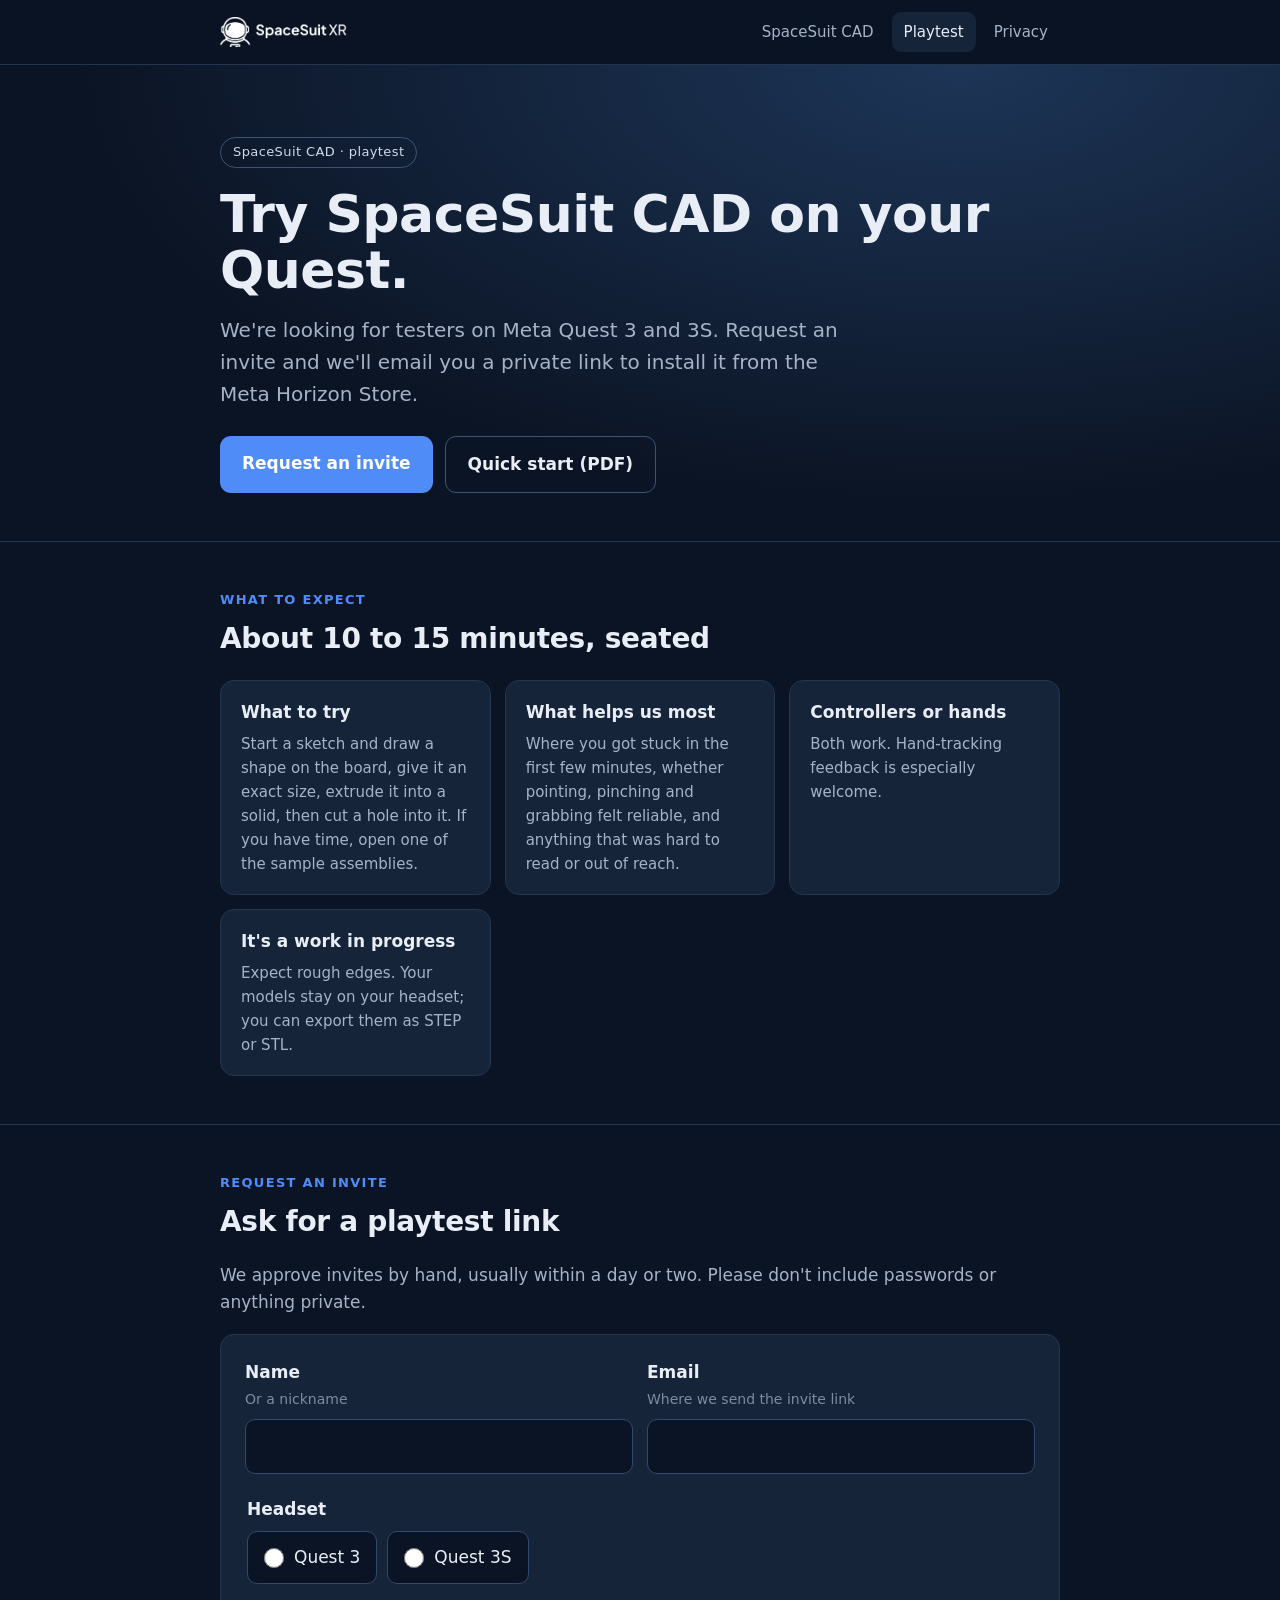
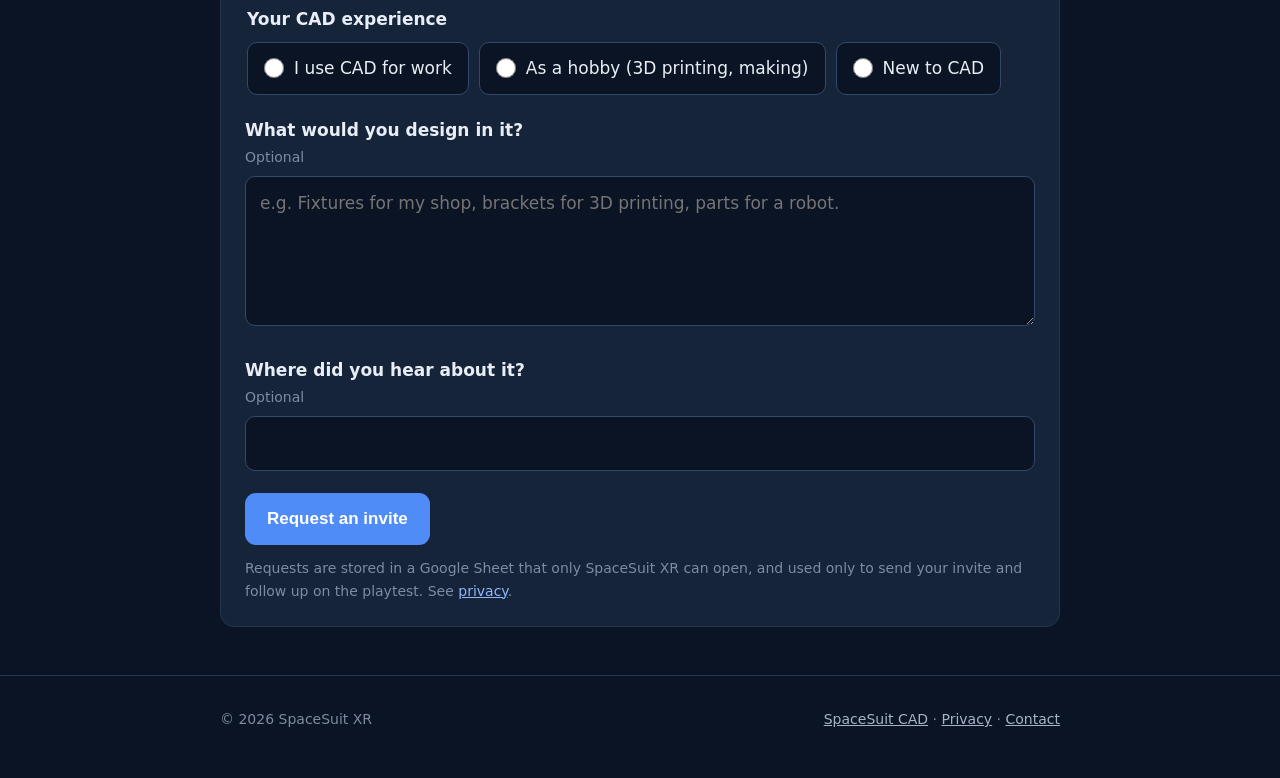
==== playtest/index.html @ 5e63845e "SpaceSuit CAD playtest: video in the hero, invite request page and form, current screenshots, privac" ====
<!doctype html>
<html lang="en">
<head>
<meta charset="utf-8">
<meta name="viewport" content="width=device-width, initial-scale=1">
<title>SpaceSuit CAD Playtest</title>
<meta name="description" content="Request an invite to playtest SpaceSuit CAD, parametric CAD on Meta Quest 3 and 3S.">
<link rel="icon" type="image/png" sizes="32x32" href="/assets/favicon-32.png">
<link rel="apple-touch-icon" href="/assets/apple-touch-icon.png">
<link rel="stylesheet" href="/assets/site.css">
<script src="/assets/playtest.js" defer></script>
</head>
<body>

<header class="top">
  <div class="wrap">
    <a class="brand" href="/"><img src="/assets/lockup-white.png" alt="SpaceSuit XR"></a>
    <nav class="nav">
      <a href="/">SpaceSuit CAD</a>
      <a href="/playtest/" aria-current="page">Playtest</a>
      <a href="/privacy/">Privacy</a>
    </nav>
  </div>
</header>

<main>
  <section class="hero">
    <div class="wrap">
      <span class="pill">SpaceSuit CAD · playtest</span>
      <h1>Try SpaceSuit CAD on your Quest.</h1>
      <p class="lede">We're looking for testers on Meta Quest&nbsp;3 and 3S. Request an invite and we'll email you a private
        link to install it from the Meta Horizon Store.</p>
      <div class="btns">
        <a class="btn" href="#request">Request an invite</a>
        <a class="btn ghost" href="/guide/SpaceSuit-CAD-Quick-Start.pdf">Quick start (PDF)</a>
      </div>
    </div>
  </section>

  <section class="block">
    <div class="wrap">
      <p class="kicker">What to expect</p>
      <h2>About 10 to 15 minutes, seated</h2>
      <div class="grid">
        <div class="card"><h3>What to try</h3><p>Start a sketch and draw a shape on the board, give it an exact size,
          extrude it into a solid, then cut a hole into it. If you have time, open one of the sample assemblies.</p></div>
        <div class="card"><h3>What helps us most</h3><p>Where you got stuck in the first few minutes, whether pointing,
          pinching and grabbing felt reliable, and anything that was hard to read or out of reach.</p></div>
        <div class="card"><h3>Controllers or hands</h3><p>Both work. Hand-tracking feedback is especially welcome.</p></div>
        <div class="card"><h3>It's a work in progress</h3><p>Expect rough edges. Your models stay on your headset; you
          can export them as STEP or STL.</p></div>
      </div>
    </div>
  </section>

  <section class="block" id="request">
    <div class="wrap">
      <p class="kicker">Request an invite</p>
      <h2>Ask for a playtest link</h2>
      <p class="muted">We approve invites by hand, usually within a day or two. Please don't include passwords or anything
        private.</p>

      <form class="fb" id="invite" novalidate>
        <div class="row2">
          <div class="field">
            <label for="name">Name <span class="hint">Or a nickname</span></label>
            <input type="text" id="name" name="name" autocomplete="name">
          </div>
          <div class="field">
            <label for="email">Email <span class="hint">Where we send the invite link</span></label>
            <input type="email" id="email" name="email" required autocomplete="email">
          </div>
        </div>

        <fieldset class="field">
          <legend>Headset</legend>
          <div class="choices">
            <label><input type="radio" name="headset" value="Quest 3" required> Quest 3</label>
            <label><input type="radio" name="headset" value="Quest 3S"> Quest 3S</label>
          </div>
        </fieldset>

        <fieldset class="field">
          <legend>Your CAD experience</legend>
          <div class="choices">
            <label><input type="radio" name="cad" value="Use CAD for work"> I use CAD for work</label>
            <label><input type="radio" name="cad" value="Hobby"> As a hobby (3D printing, making)</label>
            <label><input type="radio" name="cad" value="New to CAD"> New to CAD</label>
          </div>
        </fieldset>

        <div class="field">
          <label for="design">What would you design in it? <span class="hint">Optional</span></label>
          <textarea id="design" name="design" placeholder="e.g. Fixtures for my shop, brackets for 3D printing, parts for a robot."></textarea>
        </div>

        <div class="field">
          <label for="heard">Where did you hear about it? <span class="hint">Optional</span></label>
          <input type="text" id="heard" name="heard" autocomplete="off">
        </div>

        <button class="btn" type="submit">Request an invite</button>
        <p class="small" style="margin:12px 0 0">Requests are stored in a Google Sheet that only SpaceSuit XR can open,
          and used only to send your invite and follow up on the playtest. See <a href="/privacy/#playtest">privacy</a>.</p>
        <div class="status" id="invite-status" role="status" aria-live="polite"></div>
      </form>
    </div>
  </section>
</main>

<footer>
  <div class="wrap">
    <span>© 2026 SpaceSuit XR</span>
    <span><a href="/">SpaceSuit CAD</a> · <a href="/privacy/">Privacy</a> · <a href="mailto:spacesuitxr@gmail.com">Contact</a></span>
  </div>
</footer>

</body>
</html>
---- assets/site.css ----
/* SpaceSuit XR site. One stylesheet, no build step. Dark by design: the brand is navy and the
   alpha page is mostly read in the Quest Browser. */
:root {
  --bg: #0b1424;
  --bg-2: #111d31;
  --panel: #16243a;
  --line: #24354f;
  --text: #e9eef6;
  --soft: #a6b3c7;
  --faint: #7d8ba1;
  --blue: #4f8cf7;
  --blue-2: #3a74db;
  --ok: #3fbf86;
  --warn: #e8a33a;
  --err: #ef6b6b;
  --radius: 14px;
  --wrap: 880px;
}
* { box-sizing: border-box; }
html { -webkit-text-size-adjust: 100%; }
body {
  margin: 0;
  background: var(--bg);
  color: var(--text);
  font: 17px/1.6 "Segoe UI", system-ui, -apple-system, Roboto, "Helvetica Neue", Arial, sans-serif;
}
a { color: #8fb6ff; }
a:hover { color: #b8d0ff; }
img { max-width: 100%; height: auto; }

.wrap { max-width: var(--wrap); margin: 0 auto; padding: 0 20px; }

/* header */
.top { border-bottom: 1px solid var(--line); background: rgba(11, 20, 36, 0.92); position: sticky; top: 0; z-index: 5;
       backdrop-filter: blur(6px); }
.top .wrap { display: flex; align-items: center; justify-content: space-between; gap: 16px; min-height: 64px; }
.brand img { height: 30px; width: auto; display: block; }
.nav { display: flex; gap: 6px; flex-wrap: wrap; }
.nav a { color: var(--soft); text-decoration: none; padding: 8px 12px; border-radius: 9px; font-size: 15px; }
.nav a:hover, .nav a[aria-current="page"] { color: var(--text); background: var(--panel); }

/* hero */
.hero { padding: 72px 0 48px; background: radial-gradient(ellipse at 75% 0%, #1d3557 0%, var(--bg) 65%); }
.pill { display: inline-block; font-size: 13px; letter-spacing: 0.4px; color: #cfdaea; border: 1px solid #3c5378;
        border-radius: 999px; padding: 4px 12px; margin-bottom: 18px; }
h1 { font-size: clamp(34px, 6vw, 52px); line-height: 1.08; margin: 0 0 16px; letter-spacing: -0.5px; }
.lede { font-size: 20px; color: var(--soft); max-width: 640px; margin: 0 0 26px; }
h2 { font-size: 28px; margin: 0 0 8px; letter-spacing: -0.3px; }
h3 { font-size: 19px; margin: 26px 0 8px; }
section.block { padding: 48px 0; border-top: 1px solid var(--line); }
.kicker { color: var(--blue); font-size: 13px; font-weight: 600; letter-spacing: 1.3px; text-transform: uppercase;
          margin: 0 0 6px; }
.muted { color: var(--soft); }
.small { font-size: 14px; color: var(--faint); }

.btn { display: inline-block; background: var(--blue); color: #fff; text-decoration: none; font-weight: 600;
       border: 0; border-radius: 11px; padding: 14px 22px; font-size: 17px; cursor: pointer; min-height: 52px; }
.btn:hover { background: var(--blue-2); color: #fff; }
.btn.ghost { background: transparent; border: 1px solid #3c5378; color: var(--text); }
.btn.ghost:hover { background: var(--panel); }
.btns { display: flex; gap: 12px; flex-wrap: wrap; }

.grid { display: grid; grid-template-columns: repeat(auto-fit, minmax(240px, 1fr)); gap: 14px; margin-top: 18px; }
.card { background: var(--panel); border: 1px solid var(--line); border-radius: var(--radius); padding: 18px 20px; }
.card h3 { margin: 0 0 6px; font-size: 17px; }
.card p { margin: 0; color: var(--soft); font-size: 15px; }

.note { background: var(--bg-2); border-left: 3px solid var(--blue); border-radius: 0 10px 10px 0; padding: 12px 16px;
        margin: 16px 0; color: var(--soft); }
.note b { color: var(--text); }

ol.steps { padding-left: 22px; }
ol.steps li { margin-bottom: 8px; }

table { width: 100%; border-collapse: collapse; margin: 10px 0 16px; font-size: 15px; }
th { text-align: left; color: var(--faint); font-weight: 600; font-size: 13px; letter-spacing: 0.8px;
     text-transform: uppercase; border-bottom: 1px solid var(--line); padding: 8px 10px; }
td { border-bottom: 1px solid var(--line); padding: 10px; vertical-align: top; }

.drawing { background: var(--panel); border-radius: var(--radius); padding: 16px; margin: 16px 0; }
.drawing img { display: block; width: 100%; }

/* feedback form: large targets for a controller pointer */
form.fb { background: var(--panel); border: 1px solid var(--line); border-radius: var(--radius); padding: 24px;
          margin-top: 18px; }
.field { margin-bottom: 22px; border: 0; padding: 0; }
.field > label, .field > legend { display: block; font-weight: 600; margin-bottom: 8px; padding: 0; }
.field .hint { display: block; font-weight: 400; color: var(--faint); font-size: 14px; margin-top: 2px; }
input[type="text"], input[type="email"], textarea, select {
  width: 100%; background: var(--bg); color: var(--text); border: 1px solid #33496b; border-radius: 10px;
  padding: 13px 14px; font: inherit; min-height: 52px;
}
textarea { min-height: 150px; resize: vertical; }
input:focus, textarea:focus, select:focus { outline: 2px solid var(--blue); outline-offset: 1px; border-color: var(--blue); }
.choices { display: flex; flex-wrap: wrap; gap: 10px; }
.choices label { display: flex; align-items: center; gap: 10px; background: var(--bg); border: 1px solid #33496b;
                 border-radius: 10px; padding: 12px 16px; min-height: 52px; cursor: pointer; font-weight: 500; }
.choices input { width: 20px; height: 20px; accent-color: var(--blue); margin: 0; }
.choices label:has(input:checked) { border-color: var(--blue); background: #1a2d4d; }
.row2 { display: grid; grid-template-columns: 1fr 1fr; gap: 14px; }
.status { margin-top: 14px; padding: 12px 16px; border-radius: 10px; display: none; }
.status.ok { display: block; background: rgba(63, 191, 134, 0.12); border: 1px solid var(--ok); }
.status.err { display: block; background: rgba(239, 107, 107, 0.12); border: 1px solid var(--err); }

/* footer */
footer { border-top: 1px solid var(--line); padding: 32px 0 48px; color: var(--faint); font-size: 14px; }
footer .wrap { display: flex; justify-content: space-between; gap: 16px; flex-wrap: wrap; }
footer a { color: var(--soft); }

/* privacy page and other long text */
.prose { max-width: 720px; }
.prose h2 { margin-top: 36px; font-size: 22px; }
.prose ul { padding-left: 22px; }
.prose li { margin-bottom: 6px; }

@media (max-width: 640px) {
  body { font-size: 16px; }
  .hero { padding: 48px 0 32px; }
  .row2 { grid-template-columns: 1fr; }
  .nav a { padding: 8px 9px; }
  .brand img { height: 24px; }
  form.fb { padding: 18px; }
}

/* SpaceSuit CAD home (2026-10-11): wider pages, renders of the app */
.wrap.wide { max-width: 1120px; }
.hero-cad { padding: 64px 0 56px; background: radial-gradient(ellipse at 80% 10%, #10306e 0%, var(--bg) 62%); }
.hero-grid { display: grid; grid-template-columns: 1fr 1.05fr; gap: 40px; align-items: center; }
.shot { margin: 0; }
.shot img { display: block; width: 100%; border-radius: var(--radius); border: 1px solid var(--line);
            box-shadow: 0 18px 50px rgba(0, 0, 0, 0.35); }
.shot img.paper { background: #fff; }
.shot figcaption { color: var(--soft); font-size: 15px; margin-top: 10px; }
.shot figcaption b { color: var(--text); }
.hero-shot img { border-color: #2c4a7d; }
.steps-visual { display: grid; grid-template-columns: repeat(3, 1fr); gap: 26px 20px; margin: 22px 0 26px; }
.steps-visual img { aspect-ratio: 4 / 3; object-fit: cover; }
.steps-visual img.paper { object-fit: contain; }
.split { display: grid; grid-template-columns: 1fr 1fr; gap: 36px; align-items: center; }
.card.about h3 { margin-top: 0; }
.card.about p { margin: 0 0 8px; }
@media (max-width: 900px) {
  .hero-grid, .split { grid-template-columns: 1fr; }
  .split.rev .shot { order: 2; }
  .steps-visual { grid-template-columns: 1fr 1fr; }
}
@media (max-width: 560px) {
  .steps-visual { grid-template-columns: 1fr; }
}
.grid.grid3 { grid-template-columns: repeat(3, 1fr); }
@media (max-width: 900px) { .grid.grid3 { grid-template-columns: 1fr 1fr; } }
@media (max-width: 560px) { .grid.grid3 { grid-template-columns: 1fr; } }
/* Embedded video (16:9), used by the SpaceSuit CAD hero */
.video { position: relative; aspect-ratio: 16 / 9; border-radius: var(--radius); overflow: hidden;
  border: 1px solid #2c4a7d; background: #000; }
.video iframe { position: absolute; inset: 0; width: 100%; height: 100%; border: 0; }
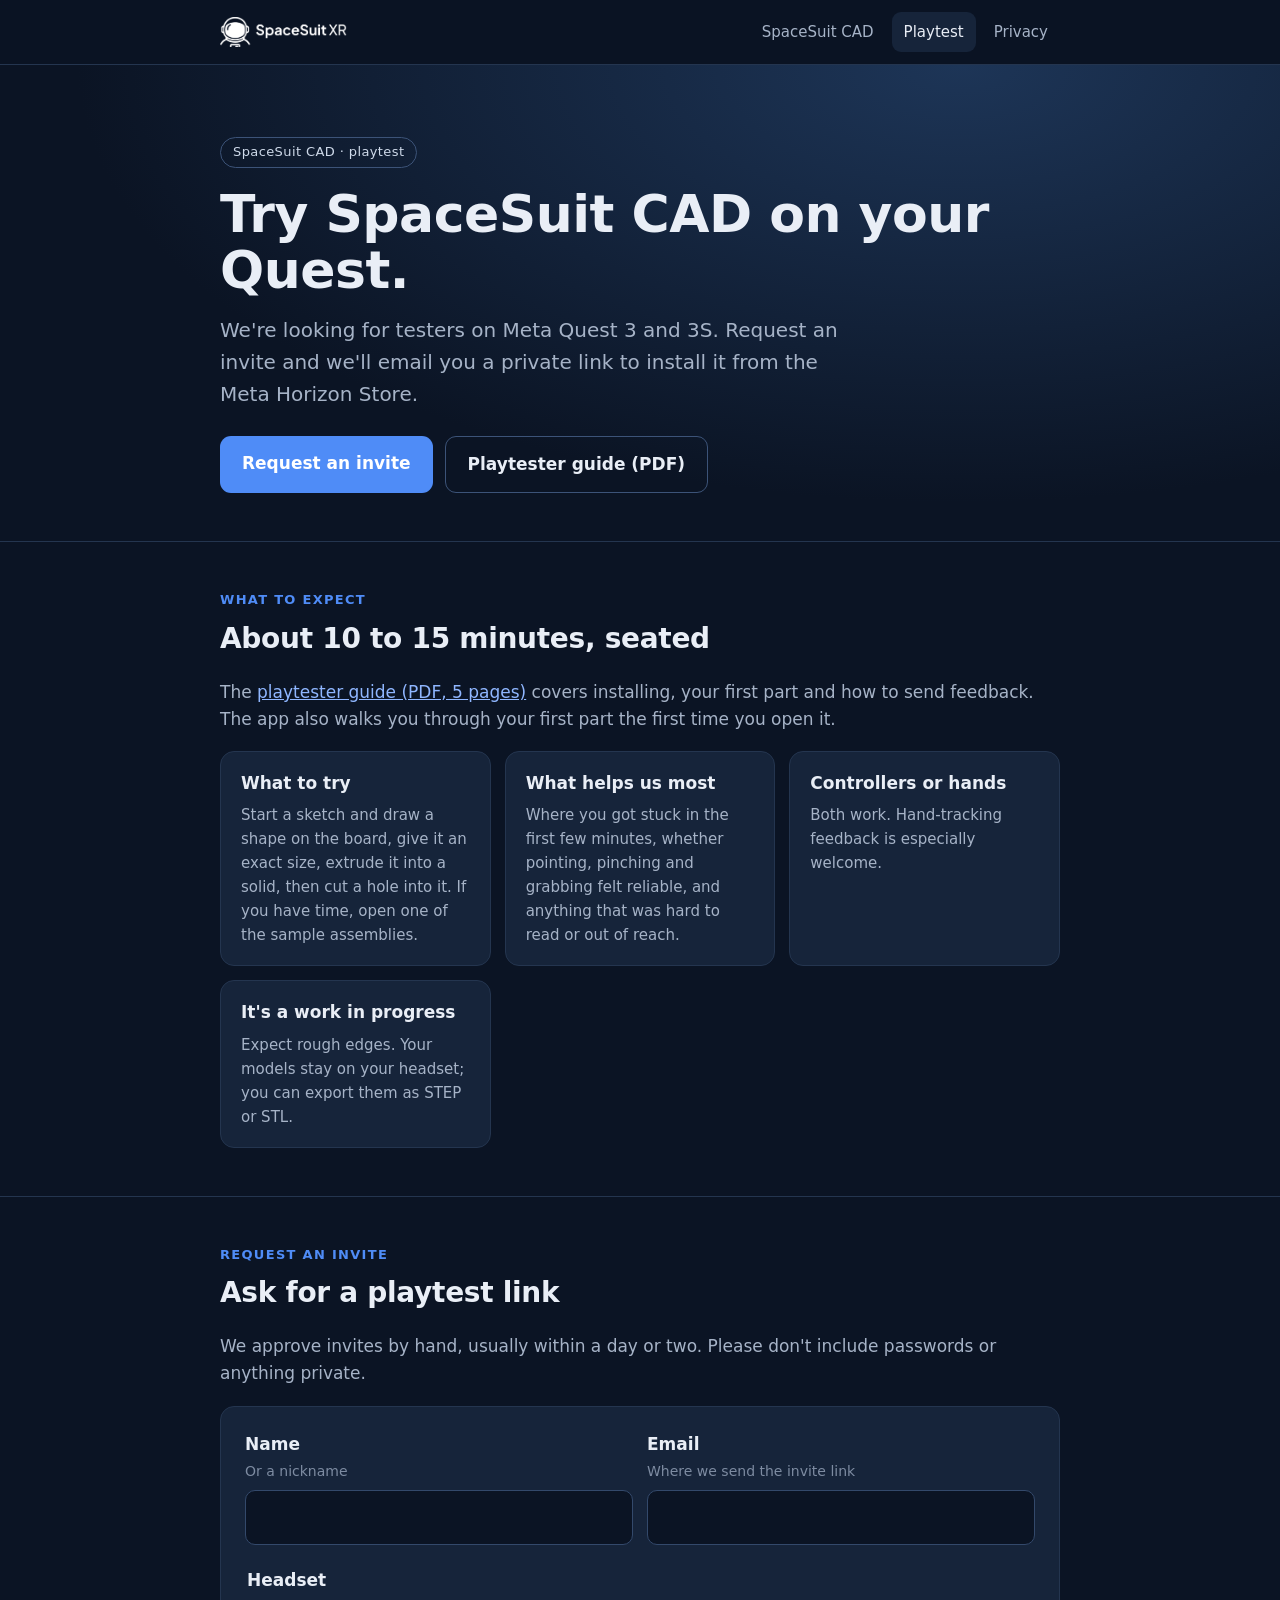
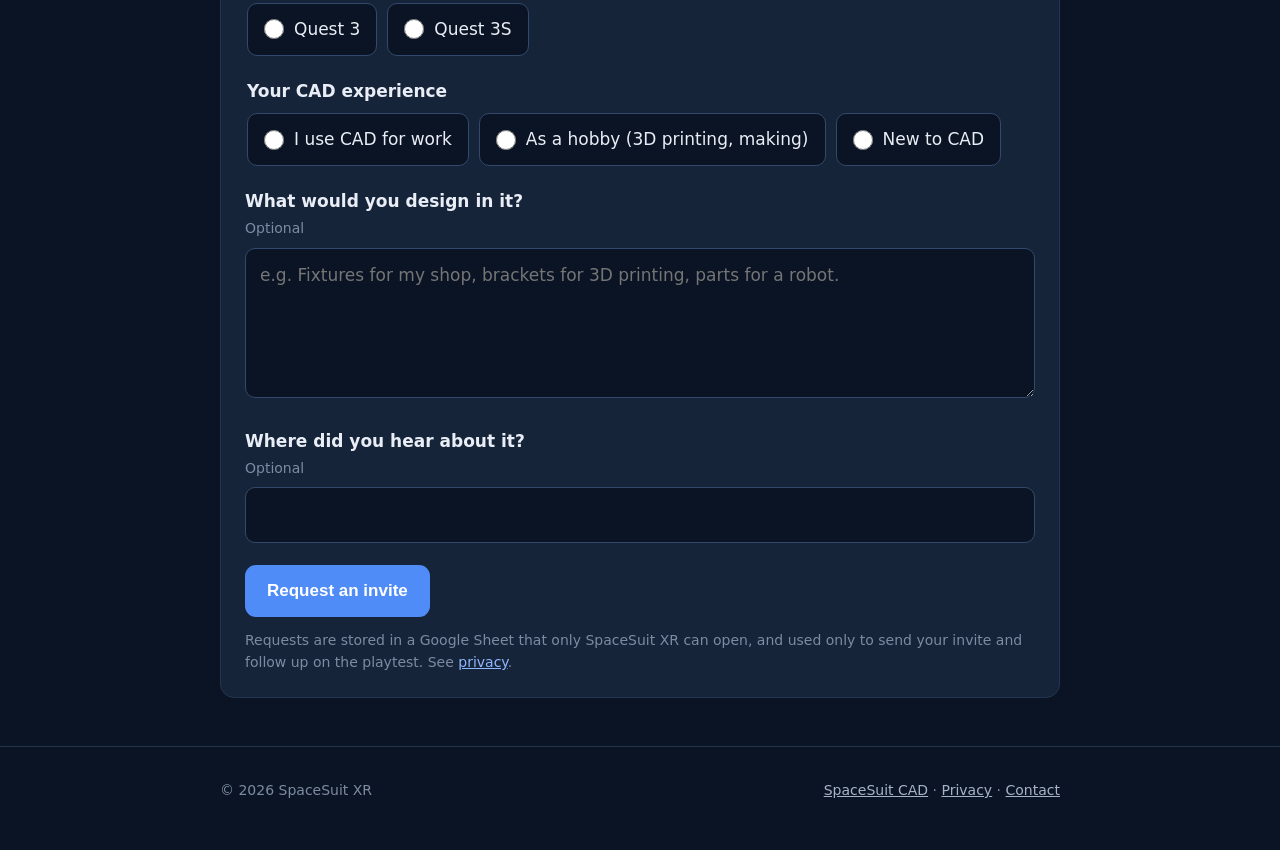
==== commit a03e77e4: "Playtest page: the playtester guide PDF Co-Authored-By: Claude Opus 5.5 <noreply@anthropic.com>" ====
--- a/playtest/index.html
+++ b/playtest/index.html
@@ -32,7 +32,7 @@
         link to install it from the Meta Horizon Store.</p>
       <div class="btns">
         <a class="btn" href="#request">Request an invite</a>
-        <a class="btn ghost" href="/guide/SpaceSuit-CAD-Quick-Start.pdf">Quick start (PDF)</a>
+        <a class="btn ghost" href="/guide/SpaceSuit-CAD-Playtester-Guide.pdf">Playtester guide (PDF)</a>
       </div>
     </div>
   </section>
@@ -41,6 +41,8 @@
     <div class="wrap">
       <p class="kicker">What to expect</p>
       <h2>About 10 to 15 minutes, seated</h2>
+      <p class="muted">The <a href="/guide/SpaceSuit-CAD-Playtester-Guide.pdf">playtester guide (PDF, 5 pages)</a> covers installing,
+        your first part and how to send feedback. The app also walks you through your first part the first time you open it.</p>
       <div class="grid">
         <div class="card"><h3>What to try</h3><p>Start a sketch and draw a shape on the board, give it an exact size,
           extrude it into a solid, then cut a hole into it. If you have time, open one of the sample assemblies.</p></div>
